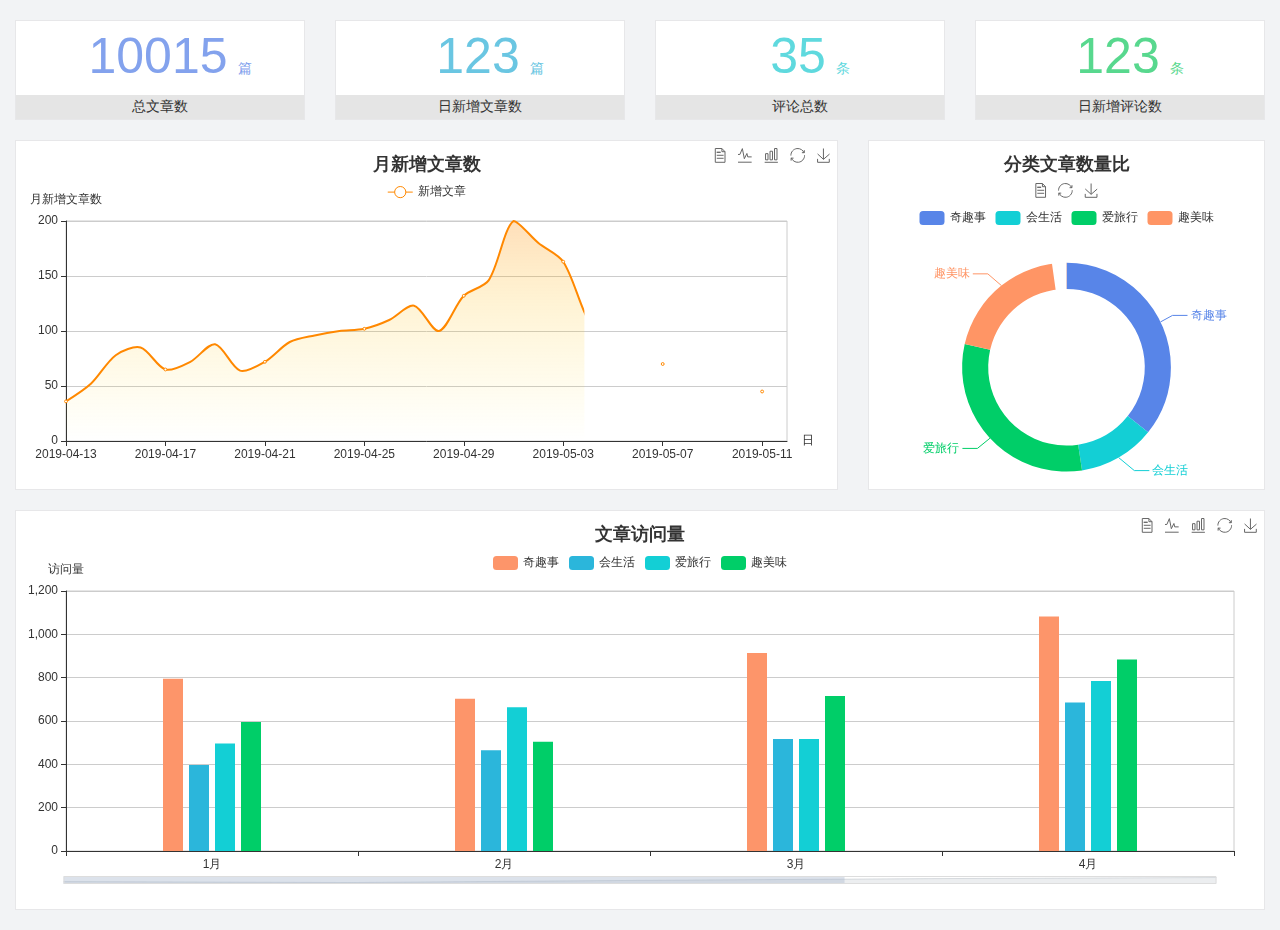
==== home/dashboard.html @ 59ef2d55 "init project" ====
<!DOCTYPE html>
<html lang="en">

<head>
  <meta charset="UTF-8">
  <meta name="viewport" content="width=device-width, initial-scale=1.0">
  <meta http-equiv="X-UA-Compatible" content="ie=edge">
  <title>图表统计</title>
  <link rel="stylesheet" href="../../assets/lib/bootstrap.css" />
  <link rel="stylesheet" href="../../assets/lib/main.css" />
  <script src="../../assets/lib/jquery.js"></script>
  <script type="text/javascript" src="../../assets/lib/echarts.min.js"></script>
</head>

<body>
  <div class="container-fluid">
    <div class="row spannel_list">
      <div class="col-sm-3 col-xs-6">
        <div class="spannel">
          <em>10015</em><span>篇</span>
          <b>总文章数</b>
        </div>
      </div>
      <div class="col-sm-3 col-xs-6">
        <div class="spannel scolor01">
          <em>123</em><span>篇</span>
          <b>日新增文章数</b>
        </div>
      </div>
      <div class="col-sm-3 col-xs-6">
        <div class="spannel scolor02">
          <em>35</em><span>条</span>
          <b>评论总数</b>
        </div>
      </div>
      <div class="col-sm-3 col-xs-6">
        <div class="spannel scolor03">
          <em>123</em><span>条</span>
          <b>日新增评论数</b>
        </div>
      </div>
    </div>
  </div>

  <div class="container-fluid">
    <div class="row curve-pie">
      <div class="col-lg-8 col-md-8">
        <div class="gragh_pannel" id="curve_show"></div>
      </div>
      <div class="col-lg-4 col-md-4">
        <div class="gragh_pannel" id="pie_show"></div>
      </div>
    </div>
  </div>

  <div class="container-fluid">
    <div class="column_pannel" id="column_show"></div>
  </div>

  <script>
    var oChart = echarts.init(document.getElementById('curve_show'));
    var aList_all = [
      { 'count': 36, 'date': '2019-04-13' },
      { 'count': 52, 'date': '2019-04-14' },
      { 'count': 78, 'date': '2019-04-15' },
      { 'count': 85, 'date': '2019-04-16' },
      { 'count': 65, 'date': '2019-04-17' },
      { 'count': 72, 'date': '2019-04-18' },
      { 'count': 88, 'date': '2019-04-19' },
      { 'count': 64, 'date': '2019-04-20' },
      { 'count': 72, 'date': '2019-04-21' },
      { 'count': 90, 'date': '2019-04-22' },
      { 'count': 96, 'date': '2019-04-23' },
      { 'count': 100, 'date': '2019-04-24' },
      { 'count': 102, 'date': '2019-04-25' },
      { 'count': 110, 'date': '2019-04-26' },
      { 'count': 123, 'date': '2019-04-27' },
      { 'count': 100, 'date': '2019-04-28' },
      { 'count': 132, 'date': '2019-04-29' },
      { 'count': 146, 'date': '2019-04-30' },
      { 'count': 200, 'date': '2019-05-01' },
      { 'count': 180, 'date': '2019-05-02' },
      { 'count': 163, 'date': '2019-05-03' },
      { 'count': 110, 'date': '2019-05-04' },
      { 'count': 80, 'date': '2019-05-05' },
      { 'count': 82, 'date': '2019-05-06' },
      { 'count': 70, 'date': '2019-05-07' },
      { 'count': 65, 'date': '2019-05-08' },
      { 'count': 54, 'date': '2019-05-09' },
      { 'count': 40, 'date': '2019-05-10' },
      { 'count': 45, 'date': '2019-05-11' },
      { 'count': 38, 'date': '2019-05-12' },
    ];

    let aCount = [];
    let aDate = [];

    for (var i = 0; i < aList_all.length; i++) {
      aCount.push(aList_all[i].count);
      aDate.push(aList_all[i].date);
    }

    var chartopt = {
      title: {
        text: '月新增文章数',
        left: 'center',
        top: '10'
      },
      tooltip: {
        trigger: 'axis'
      },
      legend: {
        data: ['新增文章'],
        top: '40'
      },
      toolbox: {
        show: true,
        feature: {
          mark: { show: true },
          dataView: { show: true, readOnly: false },
          magicType: { show: true, type: ['line', 'bar'] },
          restore: { show: true },
          saveAsImage: { show: true }
        }
      },
      calculable: true,
      xAxis: [
        {
          name: '日',
          type: 'category',
          boundaryGap: false,
          data: aDate
        }
      ],
      yAxis: [
        {
          name: '月新增文章数',
          type: 'value'
        }
      ],
      series: [
        {
          name: '新增文章',
          type: 'line',
          smooth: true,
          itemStyle: { normal: { areaStyle: { type: 'default' }, color: '#f80' }, lineStyle: { color: '#f80' } },
          data: aCount
        }],
      areaStyle: {
        normal: {
          color: new echarts.graphic.LinearGradient(0, 0, 0, 1, [{
            offset: 0,
            color: 'rgba(255,136,0,0.39)'
          }, {
            offset: .34,
            color: 'rgba(255,180,0,0.25)'
          }, {
            offset: 1,
            color: 'rgba(255,222,0,0.00)'
          }])

        }
      },
      grid: {
        show: true,
        x: 50,
        x2: 50,
        y: 80,
        height: 220
      }
    };

    oChart.setOption(chartopt);


    var oPie = echarts.init(document.getElementById('pie_show'));
    var oPieopt =
    {
      title: {
        top: 10,
        text: '分类文章数量比',
        x: 'center'
      },
      tooltip: {
        trigger: 'item',
        formatter: "{a} <br/>{b} : {c} ({d}%)"
      },
      color: ['#5885e8', '#13cfd5', '#00ce68', '#ff9565'],
      legend: {
        x: 'center',
        top: 65,
        data: ['奇趣事', '会生活', '爱旅行', '趣美味']
      },
      toolbox: {
        show: true,
        x: 'center',
        top: 35,
        feature: {
          mark: { show: true },
          dataView: { show: true, readOnly: false },
          magicType: {
            show: true,
            type: ['pie', 'funnel'],
            option: {
              funnel: {
                x: '25%',
                width: '50%',
                funnelAlign: 'left',
                max: 1548
              }
            }
          },
          restore: { show: true },
          saveAsImage: { show: true }
        }
      },
      calculable: true,
      series: [
        {
          name: '访问来源',
          type: 'pie',
          radius: ['45%', '60%'],
          center: ['50%', '65%'],
          data: [
            { value: 300, name: '奇趣事' },
            { value: 100, name: '会生活' },
            { value: 260, name: '爱旅行' },
            { value: 180, name: '趣美味' }
          ]
        }
      ]
    };
    oPie.setOption(oPieopt);



    var oColumn = this.echarts.init(document.getElementById('column_show'));
    var oColumnopt =
    {
      title: {
        text: '文章访问量',
        left: 'center',
        top: '10'
      },
      tooltip: {
        trigger: 'axis'
      },
      legend: {
        data: ['奇趣事', '会生活', '爱旅行', '趣美味'],
        top: '40'
      },
      toolbox: {
        show: true,
        feature: {
          mark: { show: true },
          dataView: { show: true, readOnly: false },
          magicType: { show: true, type: ['line', 'bar'] },
          restore: { show: true },
          saveAsImage: { show: true }
        }
      },
      calculable: true,
      xAxis: [
        {
          type: 'category',
          data: ['1月', '2月', '3月', '4月', '5月']
        }
      ],
      yAxis: [
        {
          name: '访问量',
          type: 'value'
        }
      ],
      series: [
        {
          name: '奇趣事',
          type: 'bar',
          barWidth: 20,
          itemStyle: {
            normal: { areaStyle: { type: 'default' }, color: '#fd956a' }
          },
          data: [800, 708, 920, 1090, 1200]
        },
        {
          name: '会生活',
          type: 'bar',
          barWidth: 20,
          itemStyle: {
            normal: { areaStyle: { type: 'default' }, color: '#2bb6db' }
          },
          data: [400, 468, 520, 690, 800]
        },
        {
          name: '爱旅行',
          type: 'bar',
          barWidth: 20,
          itemStyle: {
            normal: { areaStyle: { type: 'default' }, color: '#13cfd5' }
          },
          data: [500, 668, 520, 790, 900]
        },
        {
          name: '趣美味',
          type: 'bar',
          barWidth: 20,
          itemStyle: {
            normal: { areaStyle: { type: 'default' }, color: '#00ce68' }
          },
          data: [600, 508, 720, 890, 1000]
        }
      ],
      grid: {
        show: true,
        x: 50,
        x2: 30,
        y: 80,
        height: 260
      },
      dataZoom: [//给x轴设置滚动条
        {
          start: 0,//默认为0
          end: 100 - 1000 / 31,//默认为100
          type: 'slider',
          show: true,
          xAxisIndex: [0],
          handleSize: 0,//滑动条的 左右2个滑动条的大小
          height: 8,//组件高度
          left: 45, //左边的距离
          right: 50,//右边的距离
          bottom: 26,//右边的距离
          handleColor: '#ddd',//h滑动图标的颜色
          handleStyle: {
            borderColor: "#cacaca",
            borderWidth: "1",
            shadowBlur: 2,
            background: "#ddd",
            shadowColor: "#ddd",
          }
        }]
    };
    oColumn.setOption(oColumnopt);
  </script>
</body>

</html>
---- assets/lib/main.css ----
body{
    font-family:'MicroSoft YaHei';
    background-color: #f2f3f5;
}
.main_wrap{
    position:fixed;
    width:100%;
    height:100%;
    left:0px;
    top:0px;
    background:url('../images/login_bg.jpg'); 
    background-size:100% 100%; 
  }
.header{
    width:1200px;
    overflow: hidden;
    margin:20px auto 0;
}
.heade .logo{
    float: left;
}
.header .copyright{
    float:right;
    font-size:12px;
    color:#fff;
    text-align:right;
    line-height:20px;
    margin-top:10px;
}
.login_form_con{
    position:absolute;
    left:50%;
    top:50%;
    margin-left:-200px;
    margin-top:-155px;
    width:400px;
    height:310px;
    background-color: #edeff0;
}

.login_form{
    position: relative;
}

.login_form .icon-user{
    position:absolute;
    font-size:16px;
    color:#999;
    left:46px;
    top:12px;
}
.login_form .icon-key{
    position:absolute;
    font-size:18px;
    color:#999;
    left:46px;
    top:78px;
}
.login_title{
    height:60px;
    background:url('../images/login_title.png') center center no-repeat #fff;
}
.input_txt,.input_pass,.input_sub{
    display:block;
    width:334px;
    height:37px;
    padding:0px;
    text-indent:40px;
    border:1px solid #ddd;
    margin:27px auto 0;
    outline:none;
}
.input_sub{
    margin-top:40px;
    height:42px;
    background-color: #19b9e7;
    text-indent:0px;
    font-size:18px;
    color:#fff;
    cursor: pointer;
}
.input_sub:hover{
    background-color: #08a0cc;
}

.sider{
    position:fixed;
    left:0;
    top:0;
    bottom:0;
    width:210px;
    background-color: #323745;
}
.sider .logo{
    display:block;
    height:56px;
    background-color: #242732;
    overflow: hidden;
}
.sider .logo img{
    display:block;
    margin:6px auto 0;
}
.user_info{
    height:79px;
    border-bottom:1px solid #5a5e6b;
}

.user_info img{
    float: left;
    width:40px;
    height:40px;
    border-radius:20px;
    margin:19px 0 0 30px;
}
.user_info span{
    float: left;
    width:120px;
    font-size:12px;
    color:#fff;
    margin:23px 0 0 20px;
}
.user_info b{
    float: left;
    width: 120px;
    font-weight:normal;
    font-size:12px;
    color:#adafb5;
    margin:2px 0 0 20px;
}

.menu .level01{
    height:50px;
    line-height:50px;
}
.menu .level01 a{
    display:block;
    height:50px;
    font-size:12px;
    color:#adafb5;
    overflow: hidden;
}
.menu .level01.active a{
    background-color: #1378f0;
    color:#fff;
}
.menu .level01.active i{
    color:#fff;
}

.menu .level01 a:hover{
    background-color: #1378f0;
    color:#fff;
}
.menu .level01 a:hover i{
    color:#fff;
}
.menu .level01 i{
    color:#61646f;
    font-size:22px;
    float: left;
    margin-left:26px;
}
.menu .level01 span{
    float: left;
    margin-left:10px;
}
.menu .level01 b{
    float: right;
    margin-right:20px;
    font-weight:normal;
    transform:rotate(90deg);
    transition:all 500ms ease;
}

.menu .level01 .rotate0{
    transform:rotate(0deg);
}

.menu .level02{
    background: #242732;
    display:none;
}


.menu .level02 li{
    height:40px;
    line-height:40px;
}
.menu .level02 li a{
    display:block;
    height:40px;
    font-size:12px;
    color:#adafb5;
    overflow: hidden;
}

.menu .level02 li a:hover{
    background-color: #1378f0;
    color:#fff;
}

.menu .level02 li i{
    font-size:12px;
    float: left;
    margin-left:60px;
}
.menu .level02 li span{
    font-size:12px;
    float: left;
    margin-left:5px;
}

.menu .level02 .active a{
    color:#ffae00;
}

.header_bar{
    position:fixed;
    left:210px;
    right:0;
    top:0;
    height:56px;
    background-color: #fff;
}

.main{
    position:fixed;
    left:210px;
    top:56px;
    right:0;
    bottom:0;
    background-color: #f2f3f5;
}

.search_form{
    width:218px;
    height:33px;
    border:1px solid #ddd;
    background-color: #f2f3f5;
    border-radius:16px;
    float: left;
    margin:12px 0 0 27px;
}

.search_form input{
    padding:0px;
    margin:0px;
    border:0px;
    float: left;
    background-color: #f2f3f5;
    font-size:12px;
    width:175px;
    height:31px;
    margin-left:12px;
    outline:none;
   
}

.search_form .icon-search{
    line-height:33px;
    cursor: pointer;
    font-size:18px;
    color:#abaebb;
}
.user_center_link{
    float:right;

}
.user_center_link a{
    line-height:56px;
    font-size:12px;
    color:#999;
    margin-right:15px;
}
.user_center_link a:hover{
    color:#ffae00
}

.user_center_link img{
    width:42px;
    height:42px;
    border-radius:32px;
    margin-right:10px;
}

.spannel_list{
    margin-top:20px;
}

.spannel{
	height:100px;
	overflow:hidden;
	text-align:center;
    position:relative;
    background-color: #fff;
    border:1px solid #e7e7e9;
    margin-bottom:20px;
}

.spannel em{
    font-style:normal;
	font-size:50px;
	line-height:50px;
	display:inline-block;
	margin:10px 0 0 20px;
	font-family:'Arial';
	color:#83a2ed;
}

.spannel span{
	font-size:14px;
	display:inline-block;
	color:#83a2ed;
	margin-left:10px;
}

.spannel b{
	position:absolute;
	left:0;
	bottom:0;
	width:100%;
	line-height:24px;
	background:#e5e5e5;
	color:#333;
	font-size:14px;
	font-weight:normal;
}

.scolor01 em,.scolor01 span{
	color:#6ac6e2;
}

.scolor02 em,.scolor02 span{
	color:#5fd9de;
}

.scolor03 em,.scolor03 span{
	color:#58d88e;
}


.gragh_pannel{
    height:350px;
    border:1px solid #e7e7e9;
    background-color: #fff!important; 
    margin-bottom:20px;  
}

.column_pannel{
    margin-bottom:20px;
    height:400px;
    border:1px solid #e7e7e9;
    background-color: #fff!important;   
}

.common_title{
    line-height:42px;
    background-color: #fbfbfb;
    border:1px solid #e7e7e9;
    margin-top:20px;
    text-indent: 15px;
    font-size:14px;
    color:#333;
}

.common_con{
    border:1px solid #e7e7e9;
    border-top:0px;
    background-color: #fff;
    padding-bottom:20px;
    margin-bottom:20px;
}
.opt_btns{
    margin-top:20px;
}

.mp20{
    margin-top:20px;
}

.pagination{   
   margin:0;
}

.article_form{
    margin-top:20px;
}

.form-group{
    margin-bottom:25px;
}

.form-group label{
    font-weight:normal;
    color:#666;
}

.icon-icondate{
    line-height:16px;
}

.user_pic{
    width:100px;
    height:100px;
    margin-bottom:10px;
}

.article_cover{
    width:200px;
    height:200px;
    margin-bottom:10px;
}
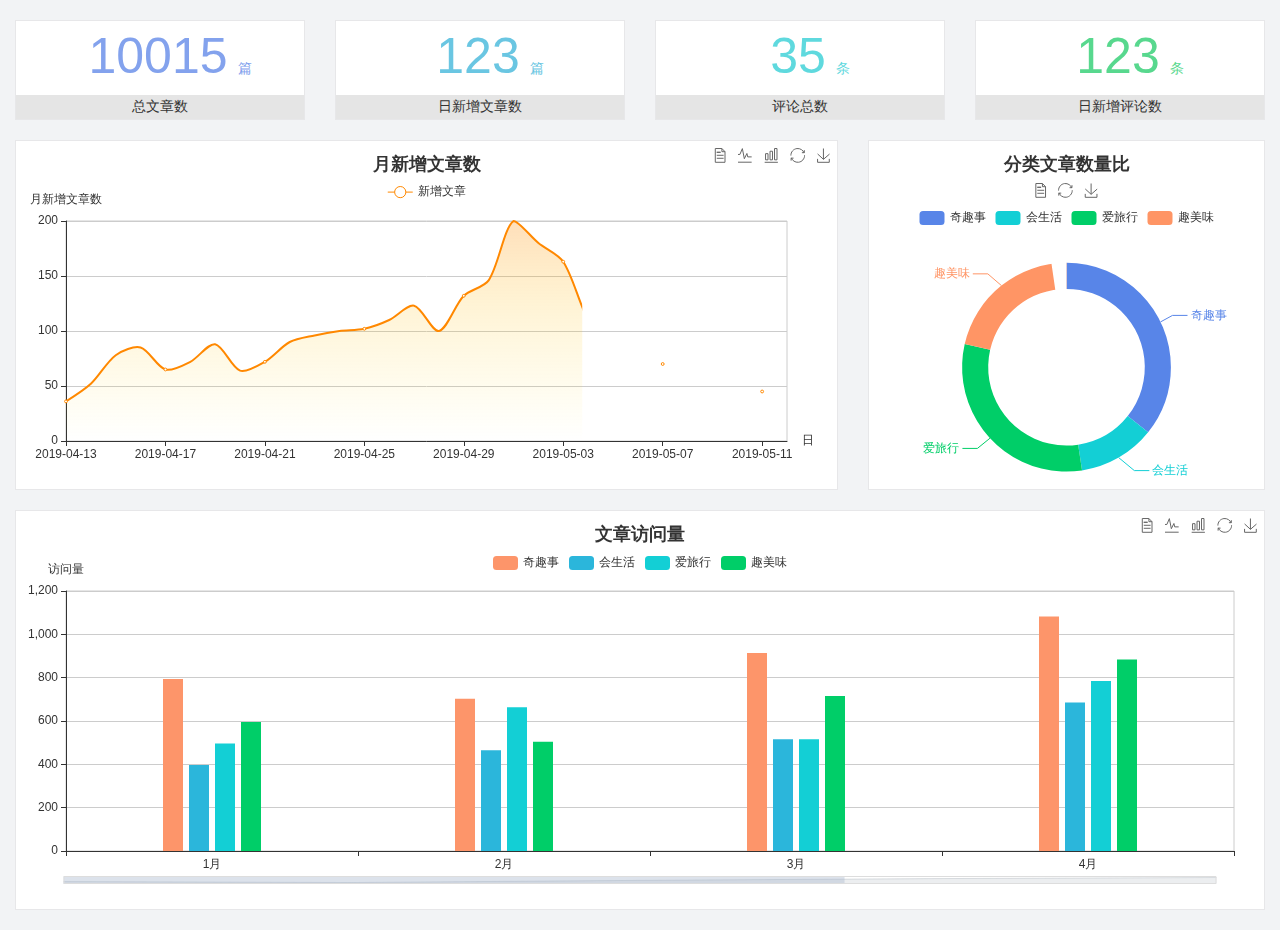
==== commit b2eccbf6: "完成了主页功能的开发" ====
--- a/home/dashboard.html
+++ b/home/dashboard.html
@@ -6,8 +6,8 @@
   <meta name="viewport" content="width=device-width, initial-scale=1.0">
   <meta http-equiv="X-UA-Compatible" content="ie=edge">
   <title>图表统计</title>
-  <link rel="stylesheet" href="../../assets/lib/bootstrap.css" />
-  <link rel="stylesheet" href="../../assets/lib/main.css" />
+  <link rel="stylesheet" href="../assets/lib/bootstrap.css" />
+  <link rel="stylesheet" href="../assets/lib/main.css" />
   <script src="../../assets/lib/jquery.js"></script>
   <script type="text/javascript" src="../../assets/lib/echarts.min.js"></script>
 </head>
